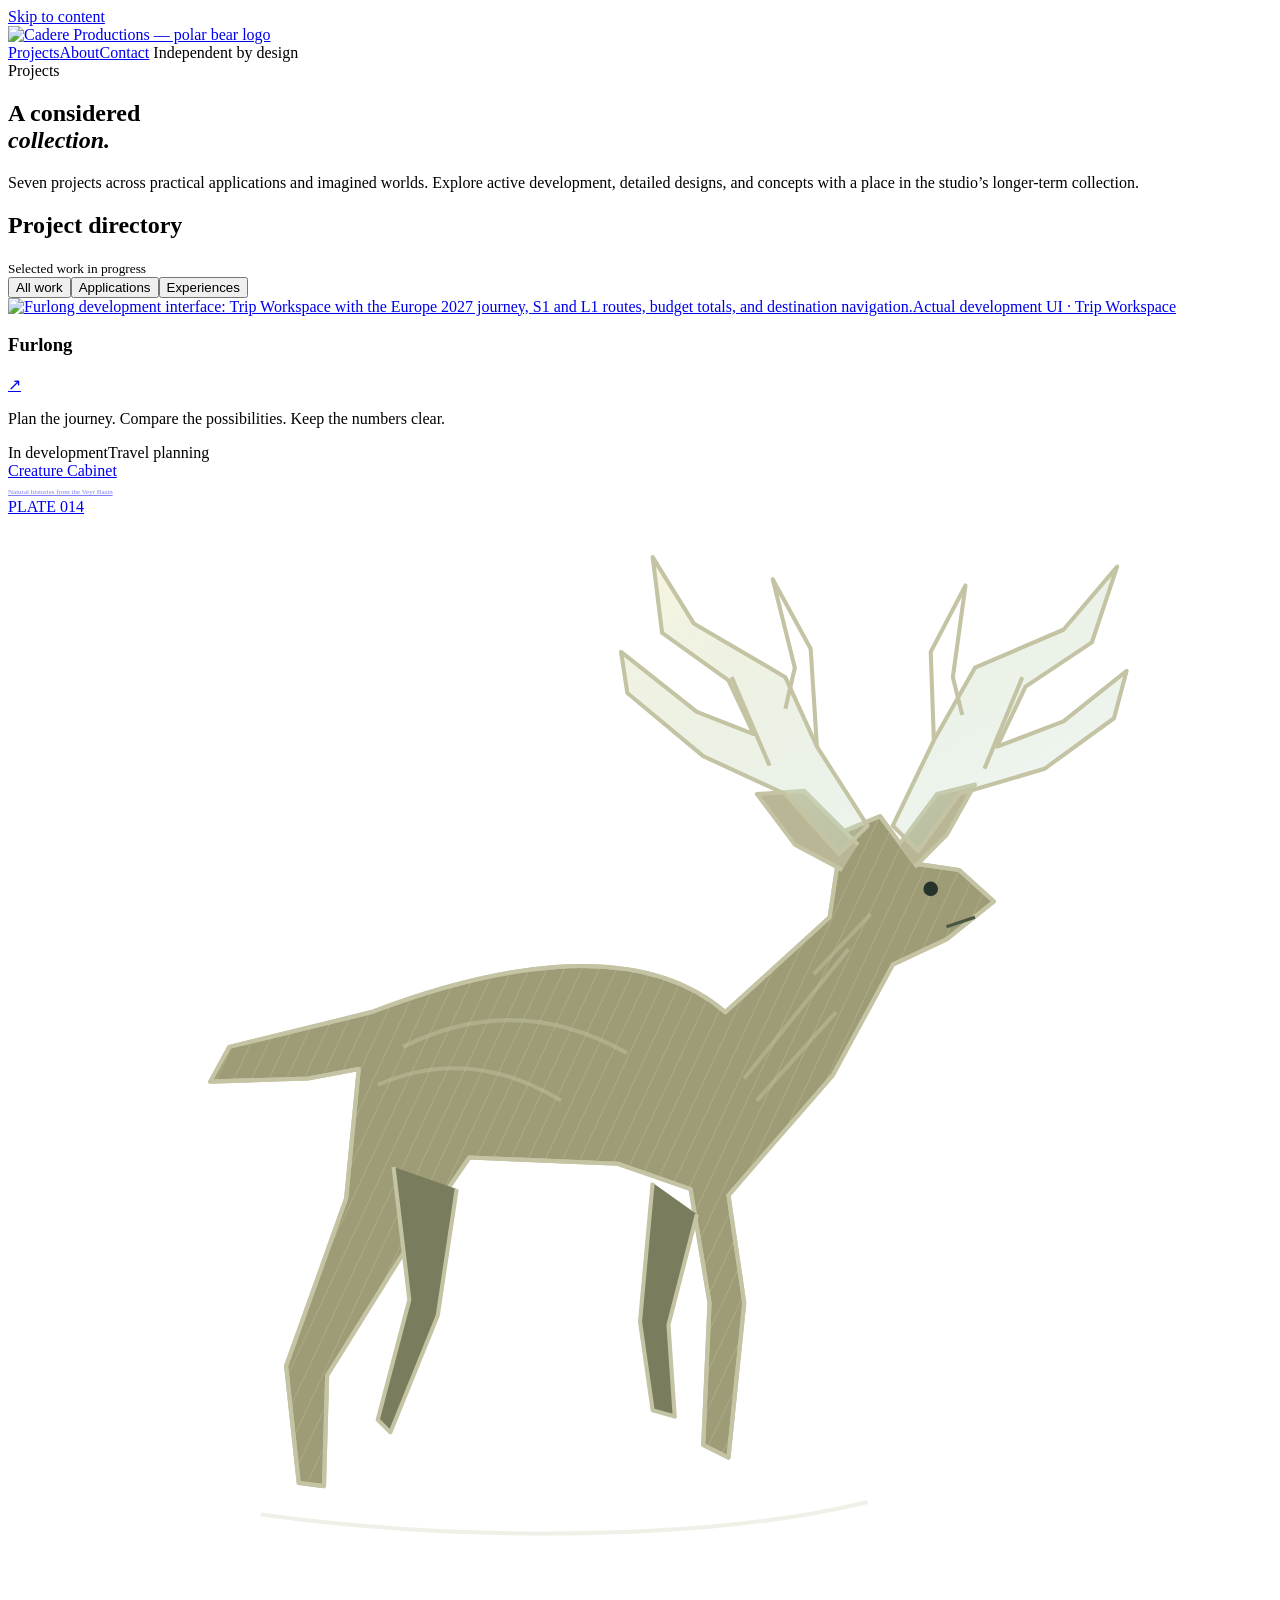
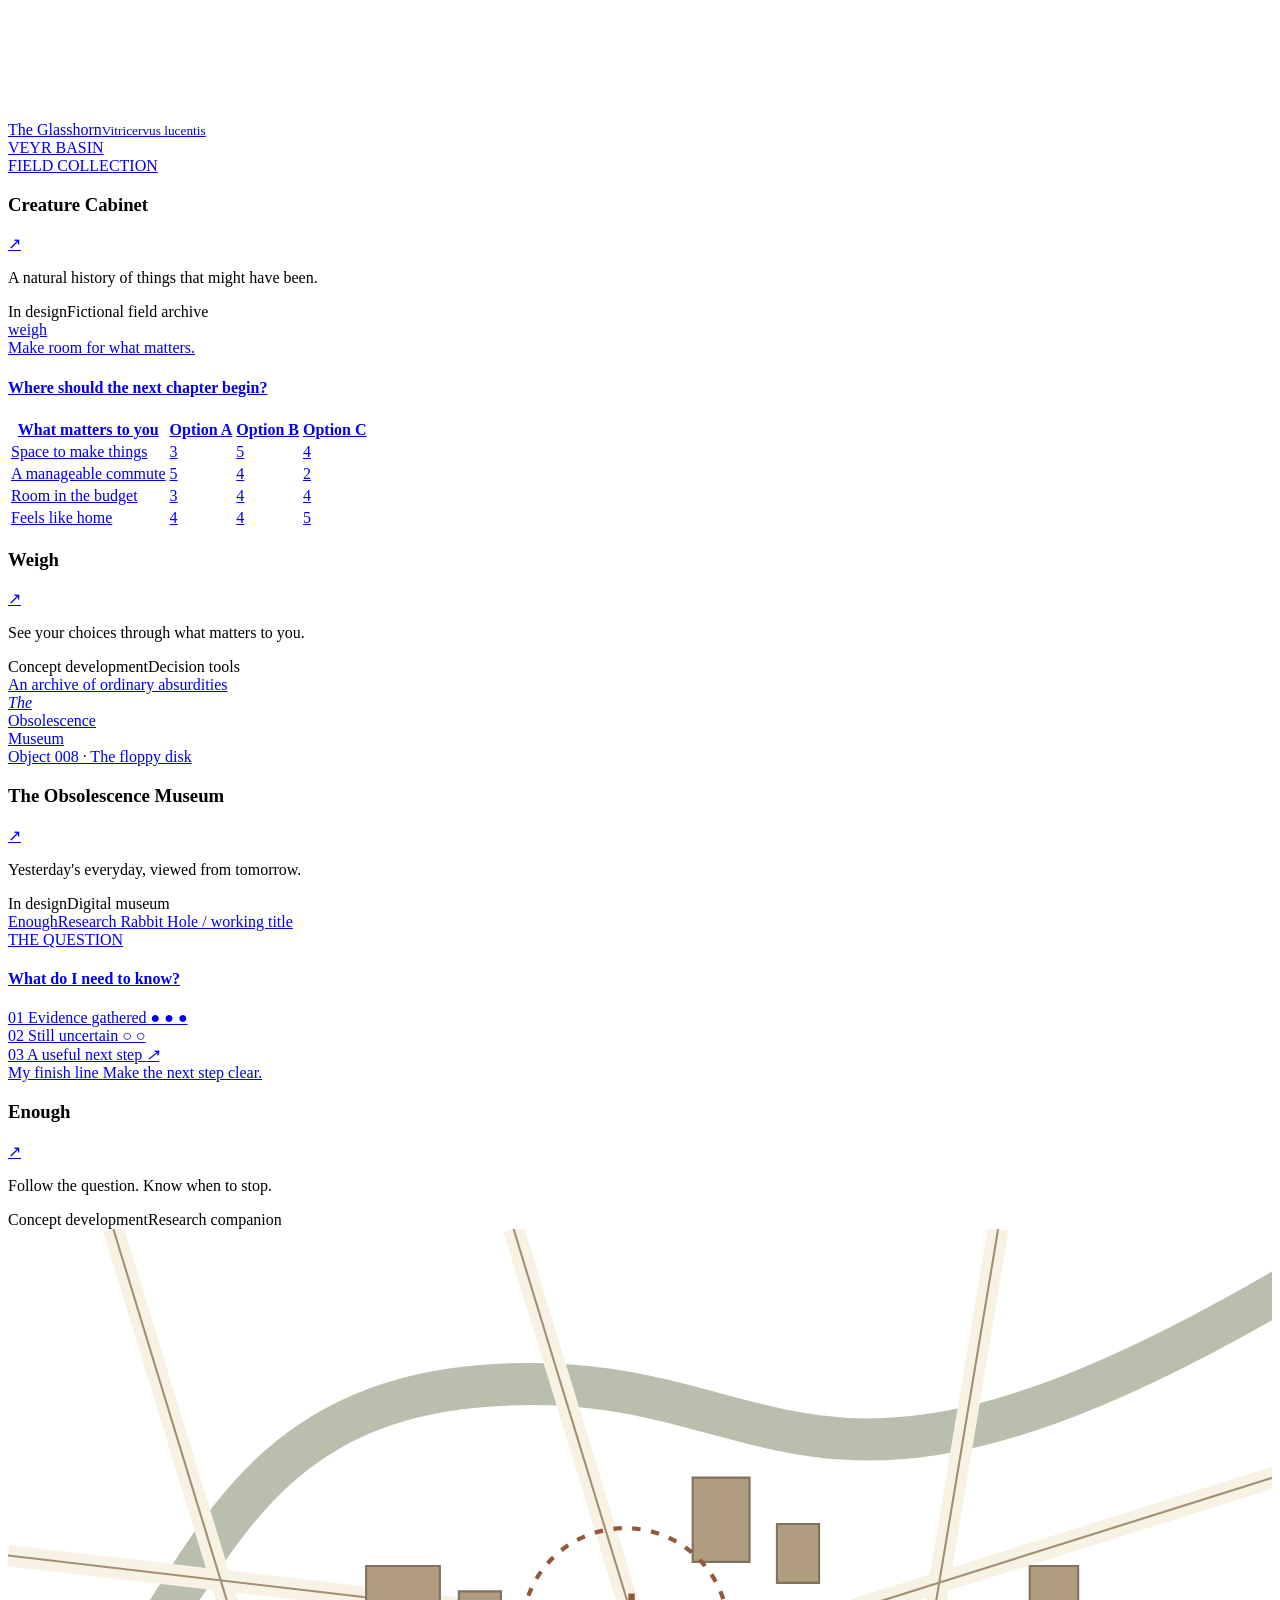
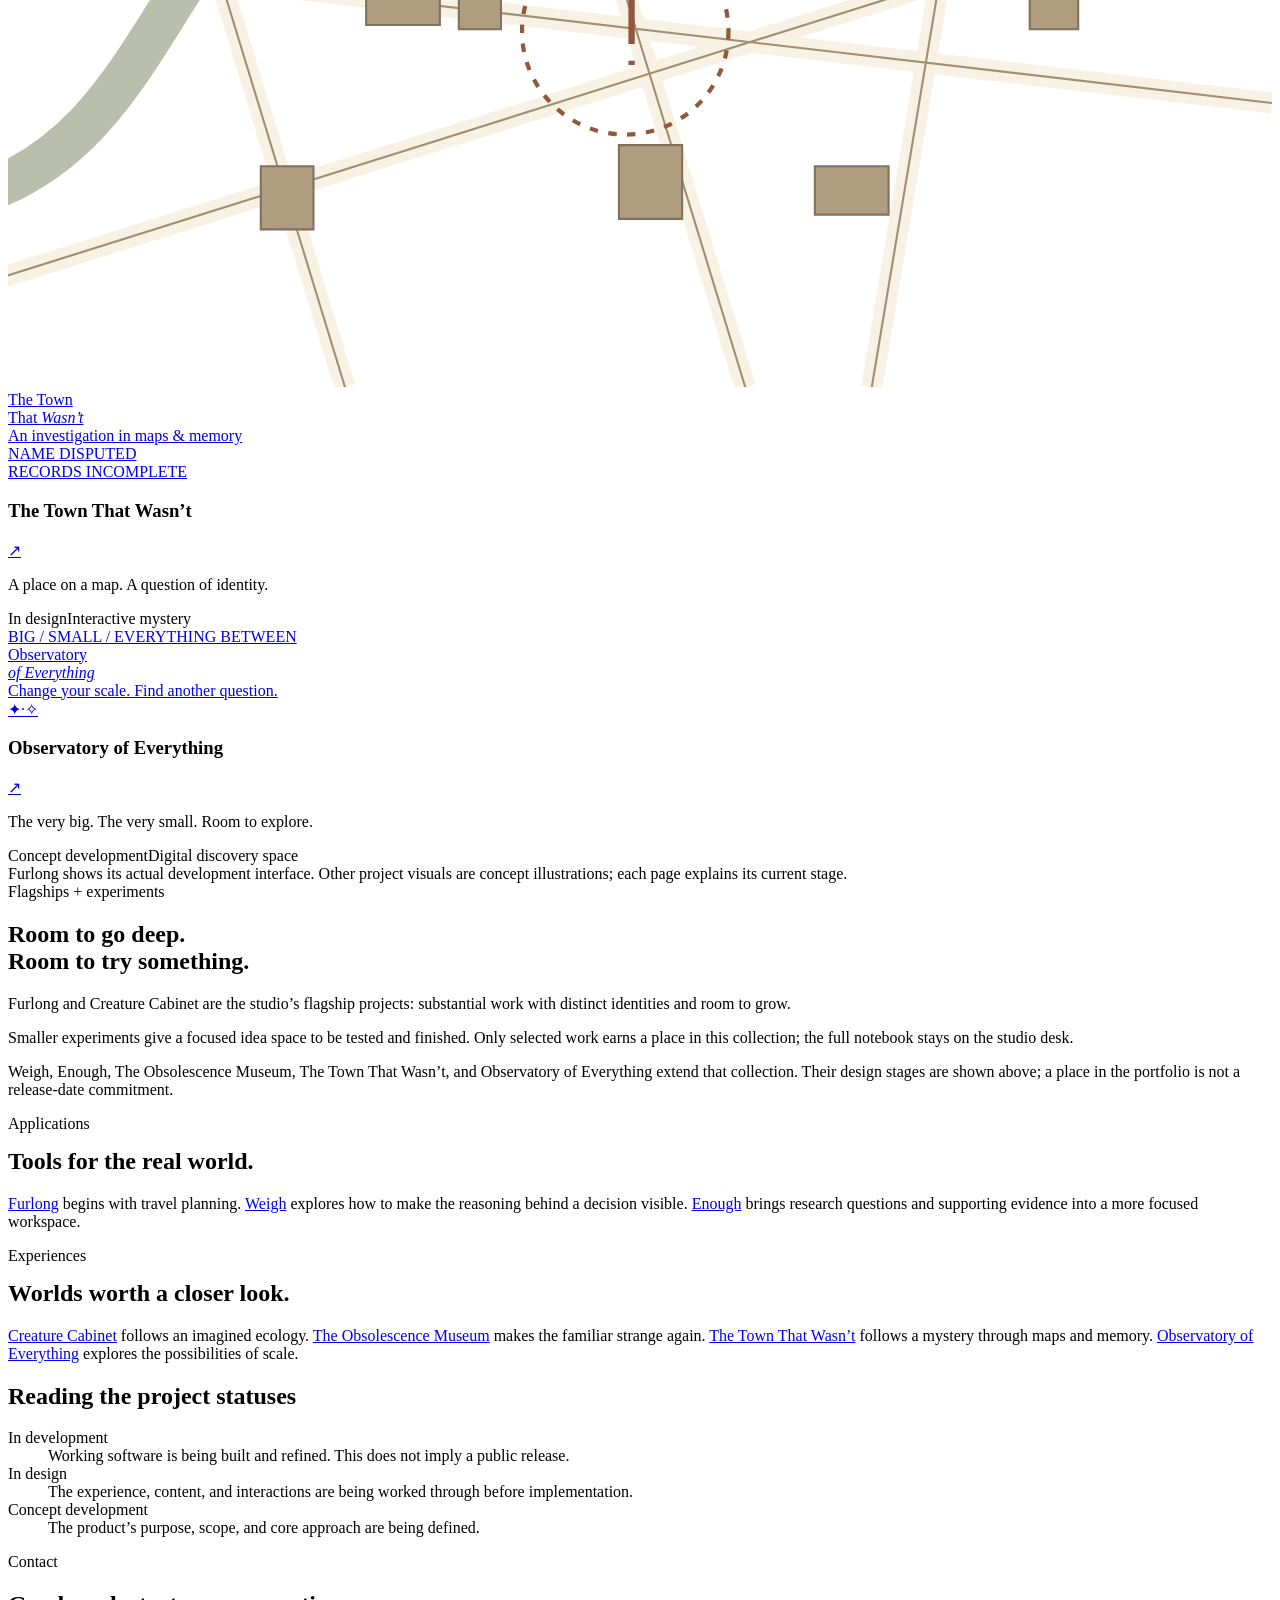
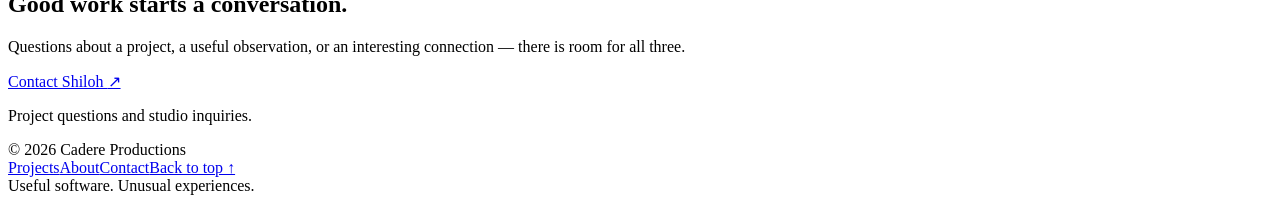
==== projects/index.html @ 57cc0981 "Publish Cadere Productions studio site for GitHub Pages" ====
<!DOCTYPE html>

<html lang="en"><head><meta charset="utf-8"/><meta content="width=device-width,initial-scale=1" name="viewport"/><meta content="Explore Furlong, Creature Cabinet, Weigh, and The Obsolescence Museum, with transparent development statuses." name="description"/><meta content="#172630" name="theme-color"/><title>Projects — Cadere Productions</title><link href="/cadere-productions/assets/style.css" rel="stylesheet"/></head><body id="top"><a class="skip" href="#main">Skip to content</a><div class="wrap"><header class="header"><a aria-label="Cadere Productions home" class="brand" href="/cadere-productions/"><span class="brand-logo"><img alt="Cadere Productions — polar bear logo" height="1024" src="/cadere-productions/assets/brand-reference.png" width="1536"/></span></a><nav aria-label="Main navigation"><a aria-current="page" data-nav="projects" href="/cadere-productions/projects/">Projects</a><a data-nav="about" href="/cadere-productions/about/">About</a><a href="/cadere-productions/#contact">Contact</a><span class="nav-note"><i class="dot"></i> Independent by design</span></nav></header></div><main class="wrap" id="main"><section class="page-head"><div class="eyebrow"><span class="dot"></span> Projects</div><h1>A considered<br/><em>collection.</em></h1><p>Seven projects across practical applications and imagined worlds. Explore active development, detailed designs, and concepts with a place in the studio’s longer-term collection.</p></section><div class="section-top"><div class="section-title"><h2>Project directory</h2><small>Selected work in progress</small></div><div aria-label="Filter projects" class="filters"><button aria-pressed="true" data-filter="all">All work</button><button aria-pressed="false" data-filter="tool">Applications</button><button aria-pressed="false" data-filter="world">Experiences</button></div></div><div class="work-grid"><article class="project" data-category="tool"><a aria-label="Read about Furlong" class="visual furlong furlong-real" href="/cadere-productions/furlong/"><img alt="Furlong development interface: Trip Workspace with the Europe 2027 journey, S1 and L1 routes, budget totals, and destination navigation." height="926" src="/cadere-productions/assets/furlong-workspace-development.jpg" width="1348"/><span class="real-screen-label">Actual development UI · Trip Workspace</span></a><div class="project-info"><div class="project-line"><h3>Furlong</h3><a aria-label="Furlong project notes" href="/cadere-productions/furlong/">↗</a></div><p>Plan the journey. Compare the possibilities. Keep the numbers clear.</p><span class="tag">In development</span><span class="project-type">Travel planning</span></div></article><article class="project" data-category="world"><a aria-label="Read about Creature Cabinet" class="visual cabinet" href="/cadere-productions/creature-cabinet/"><div aria-hidden="true" class="composition"><div class="specimen-text">Creature Cabinet<br/><span style="opacity:.5;font-size:7px">Natural histories from the Veyr Basin</span></div><div class="plate-number">PLATE 014</div><svg class="deer-svg" fill="none" viewbox="0 0 400 380"><defs><lineargradient id="antler" x2="1" y2="1"><stop stop-color="#f7f3d9" stop-opacity=".8"></stop><stop offset="1" stop-color="#b3d2bb" stop-opacity=".13"></stop></lineargradient><pattern height="5" id="hatch" patterntransform="rotate(25)" patternunits="userSpaceOnUse" width="5"><path d="M0 0V5" opacity=".3" stroke="#d3ceaa" stroke-width=".6"></path></pattern></defs><g stroke="#c4c4a4" stroke-linejoin="round" stroke-width="1.3"><path d="M227 157C198 132 149 144 115 157L70 168 64 179 95 178 111 175 107 216 88 269 92 306 100 307 101 272 124 235 146 203 193 205 216 213 222 249 220 294 228 298 233 249 228 215 241 200 261 177 280 142 297 134 312 122 301 112 287 110 276 95 264 100 260 127Z" fill="#9d9c76"></path><path d="M227 157C198 132 149 144 115 157L70 168 64 179 95 178 111 175 107 216 88 269 92 306 100 307 101 272 124 235 146 203 193 205 216 213 222 249 220 294 228 298 233 249 228 215 241 200 261 177 280 142 297 134 312 122 301 112 287 110 276 95 264 100 260 127Z" fill="url(#hatch)"></path><path d="M122 206L127 248 117 286 121 290 136 253 142 213M204 211L200 255 204 283 211 285 209 256 218 221" fill="#797d5d"></path><path d="M269 104L252 87 237 88 249 104 264 112M282 104L294 88 306 85 297 101 287 111" fill="#b9b696"></path><path d="M272 98L256 73 246 51 217 34 204 13 207 37 228 52 236 69 218 62 194 43 196 56 220 76 246 88 263 107ZM280 98L293 71 306 48 334 36 351 16 343 40 322 54 313 73 334 65 354 49 350 64 328 80 301 88 288 106Z" fill="url(#antler)"></path><path d="M256 73L254 42 242 20 249 48 246 61M293 71L292 43 303 22 299 51 302 63M241 79L229 51M309 80L321 51"></path><path d="M125 168C149 156 173 157 196 170M117 180C138 171 157 174 175 185M233 178L266 137M237 185L262 157M255 145L273 126" opacity=".45"></path><path d="M80 316C146 325 223 324 272 312" opacity=".25"></path></g><circle cx="292" cy="118" fill="#25332b" r="2.3"></circle><path d="M297 130L306 127" stroke="#4c5742"></path></svg><div class="plate-label">The Glasshorn<small>Vitricervus lucentis</small></div><div class="plate-rule">VEYR BASIN<br/>FIELD COLLECTION</div></div></a><div class="project-info"><div class="project-line"><h3>Creature Cabinet</h3><a aria-label="Creature Cabinet project notes" href="/cadere-productions/creature-cabinet/">↗</a></div><p>A natural history of things that might have been.</p><span class="tag">In design</span><span class="project-type">Fictional field archive</span></div></article><article class="project" data-category="tool"><a aria-label="Read about Weigh" class="visual weigh" href="/cadere-productions/weigh/"><div aria-hidden="true" class="composition"><div class="weigh-title">weigh</div><div class="weigh-sub">Make room for what matters.</div><div class="matrix"><h4>Where should the next chapter begin?</h4><table class="matrix-table"><thead><tr><th>What matters to you</th><th>Option A</th><th>Option B</th><th>Option C</th></tr></thead><tbody><tr><td>Space to make things</td><td><span class="score">3</span></td><td><span class="score">5</span></td><td><span class="score">4</span></td></tr><tr><td>A manageable commute</td><td><span class="score">5</span></td><td><span class="score">4</span></td><td><span class="score">2</span></td></tr><tr><td>Room in the budget</td><td><span class="score">3</span></td><td><span class="score">4</span></td><td><span class="score">4</span></td></tr><tr><td>Feels like home</td><td><span class="score">4</span></td><td><span class="score">4</span></td><td><span class="score">5</span></td></tr></tbody></table></div></div></a><div class="project-info"><div class="project-line"><h3>Weigh</h3><a aria-label="Weigh project notes" href="/cadere-productions/weigh/">↗</a></div><p>See your choices through what matters to you.</p><span class="tag">Concept development</span><span class="project-type">Decision tools</span></div></article><article class="project" data-category="world"><a aria-label="Read about The Obsolescence Museum" class="visual museum" href="/cadere-productions/obsolescence-museum/"><div aria-hidden="true" class="composition"><div class="museum-kicker">An archive of ordinary absurdities</div><div class="museum-title"><em>The</em><br/>Obsolescence<br/>Museum</div><div class="disk"></div><div class="museum-object">Object 008 · The floppy disk</div></div></a><div class="project-info"><div class="project-line"><h3>The Obsolescence Museum</h3><a aria-label="The Obsolescence Museum project notes" href="/cadere-productions/obsolescence-museum/">↗</a></div><p>Yesterday's everyday, viewed from tomorrow.</p><span class="tag">In design</span><span class="project-type">Digital museum</span></div></article><article class="project" data-category="tool"><a aria-label="Read about Enough" class="visual enough-art" href="/cadere-productions/enough/"><div aria-hidden="true" class="composition"><div class="enough-word">Enough<span>Research Rabbit Hole / working title</span></div><div class="research-paper"><div class="paper-kicker">THE QUESTION</div><h4>What do I need to know?</h4><div class="research-row"><span>01</span> Evidence gathered <i>● ● ●</i></div><div class="research-row"><span>02</span> Still uncertain <i>○ ○</i></div><div class="research-row"><span>03</span> A useful next step <i>↗</i></div><div class="finish-line">My finish line <span>Make the next step clear.</span></div></div></div></a><div class="project-info"><div class="project-line"><h3>Enough</h3><a aria-label="Enough project page" href="/cadere-productions/enough/">↗</a></div><p>Follow the question. Know when to stop.</p><span class="tag">Concept development</span><span class="project-type">Research companion</span></div></article><article class="project" data-category="world"><a aria-label="Read about The Town That Wasn’t" class="visual town-art" href="/cadere-productions/the-town-that-wasnt/"><div aria-hidden="true" class="composition"><svg class="town-map" fill="none" viewbox="0 0 600 360"><path d="M-20 270C90 240 70 90 220 75S370 170 620 20" stroke="#b9bfac" stroke-width="20"></path><g stroke="#f8f2e4" stroke-width="10"><path d="M50 0L160 360M240 0L350 360M470 0L410 360M0 155L600 225M-10 310L610 115"></path></g><g stroke="#a38f74" stroke-width="1"><path d="M50 0L160 360M240 0L350 360M470 0L410 360M0 155L600 225M-10 310L610 115"></path></g><g fill="#b09d80" stroke="#81725e"><path d="M170 160h35v28h-35zM214 172h20v18h-20zM325 118h27v40h-27zM365 140h20v28h-20zM383 255h35v23h-35zM290 245h30v35h-30zM120 255h25v30h-25zM485 160h23v30h-23z"></path></g><circle cx="293" cy="191" r="49" stroke="#92583c" stroke-dasharray="4 5" stroke-width="2"></circle><path d="M296 173v24M296 205v2" stroke="#92583c" stroke-width="3"></path></svg><div class="town-title">The Town<br/>That <em>Wasn’t</em></div><div class="town-caption">An investigation in maps &amp; memory</div><div class="map-stamp">NAME DISPUTED<br/>RECORDS INCOMPLETE</div></div></a><div class="project-info"><div class="project-line"><h3>The Town That Wasn’t</h3><a aria-label="The Town That Wasn’t project page" href="/cadere-productions/the-town-that-wasnt/">↗</a></div><p>A place on a map. A question of identity.</p><span class="tag">In design</span><span class="project-type">Interactive mystery</span></div></article><article class="project" data-category="world"><a aria-label="Read about Observatory of Everything" class="visual observatory-art" href="/cadere-productions/observatory-of-everything/"><div aria-hidden="true" class="composition"><div class="observatory-kicker">BIG / SMALL / EVERYTHING BETWEEN</div><div class="universe-orbit o1"></div><div class="universe-orbit o2"></div><div class="universe-orbit o3"></div><div class="scale-world"></div><div class="scale-cell"></div><div class="observatory-word">Observatory<br/><em>of Everything</em></div><div class="observatory-foot">Change your scale. Find another question.</div><span class="star s1">✦</span><span class="star s2">·</span><span class="star s3">✧</span></div></a><div class="project-info"><div class="project-line"><h3>Observatory of Everything</h3><a aria-label="Observatory of Everything project page" href="/cadere-productions/observatory-of-everything/">↗</a></div><p>The very big. The very small. Room to explore.</p><span class="tag">Concept development</span><span class="project-type">Digital discovery space</span></div></article></div><div class="disclaimer">Furlong shows its actual development interface. Other project visuals are concept illustrations; each page explains its current stage.</div><section class="essay directory-later"><div><div class="eyebrow">Flagships + experiments</div><h2 style="margin-top:20px">Room to go deep.<br/>Room to try something.</h2></div><div><p>Furlong and Creature Cabinet are the studio’s flagship projects: substantial work with distinct identities and room to grow.</p><p>Smaller experiments give a focused idea space to be tested and finished. Only selected work earns a place in this collection; the full notebook stays on the studio desk.</p><p>Weigh, Enough, The Obsolescence Museum, The Town That Wasn’t, and Observatory of Everything extend that collection. Their design stages are shown above; a place in the portfolio is not a release-date commitment.</p></div></section><section class="essay"><div id="applications"><div class="eyebrow">Applications</div><h2 style="margin-top:15px">Tools for the real world.</h2><p><a href="/cadere-productions/furlong/">Furlong</a> begins with travel planning. <a href="/cadere-productions/weigh/">Weigh</a> explores how to make the reasoning behind a decision visible. <a href="/cadere-productions/enough/">Enough</a> brings research questions and supporting evidence into a more focused workspace.</p></div><div id="experiences"><div class="eyebrow">Experiences</div><h2 style="margin-top:15px">Worlds worth a closer look.</h2><p><a href="/cadere-productions/creature-cabinet/">Creature Cabinet</a> follows an imagined ecology. <a href="/cadere-productions/obsolescence-museum/">The Obsolescence Museum</a> makes the familiar strange again. <a href="/cadere-productions/the-town-that-wasnt/">The Town That Wasn’t</a> follows a mystery through maps and memory. <a href="/cadere-productions/observatory-of-everything/">Observatory of Everything</a> explores the possibilities of scale.</p></div></section><section class="status-guide"><h2>Reading the project statuses</h2><dl><div><dt><span class="tag">In development</span></dt><dd>Working software is being built and refined. This does not imply a public release.</dd></div><div><dt><span class="tag">In design</span></dt><dd>The experience, content, and interactions are being worked through before implementation.</dd></div><div><dt><span class="tag">Concept development</span></dt><dd>The product’s purpose, scope, and core approach are being defined.</dd></div></dl></section><section aria-labelledby="contact-heading" class="contact-band" id="contact"><div><div class="eyebrow"><span class="dot"></span> Contact</div><h2 id="contact-heading">Good work starts a conversation.</h2><p>Questions about a project, a useful observation, or an interesting connection — there is room for all three.</p></div><div class="contact-status"><a class="textlink" href="https://shilohcadere.github.io/#contact">Contact Shiloh <span aria-hidden="true">↗</span></a><p>Project questions and studio inquiries.</p></div></section></main><footer class="wrap colophon"><div class="footer-bottom"><span>© 2026 Cadere Productions</span><div class="footer-links"><a href="/cadere-productions/projects/">Projects</a><a href="/cadere-productions/about/">About</a><a href="/cadere-productions/#contact">Contact</a><a href="#top">Back to top ↑</a></div><span>Useful software. Unusual experiences.</span></div></footer><script defer="" src="/cadere-productions/assets/site.js"></script></body></html>
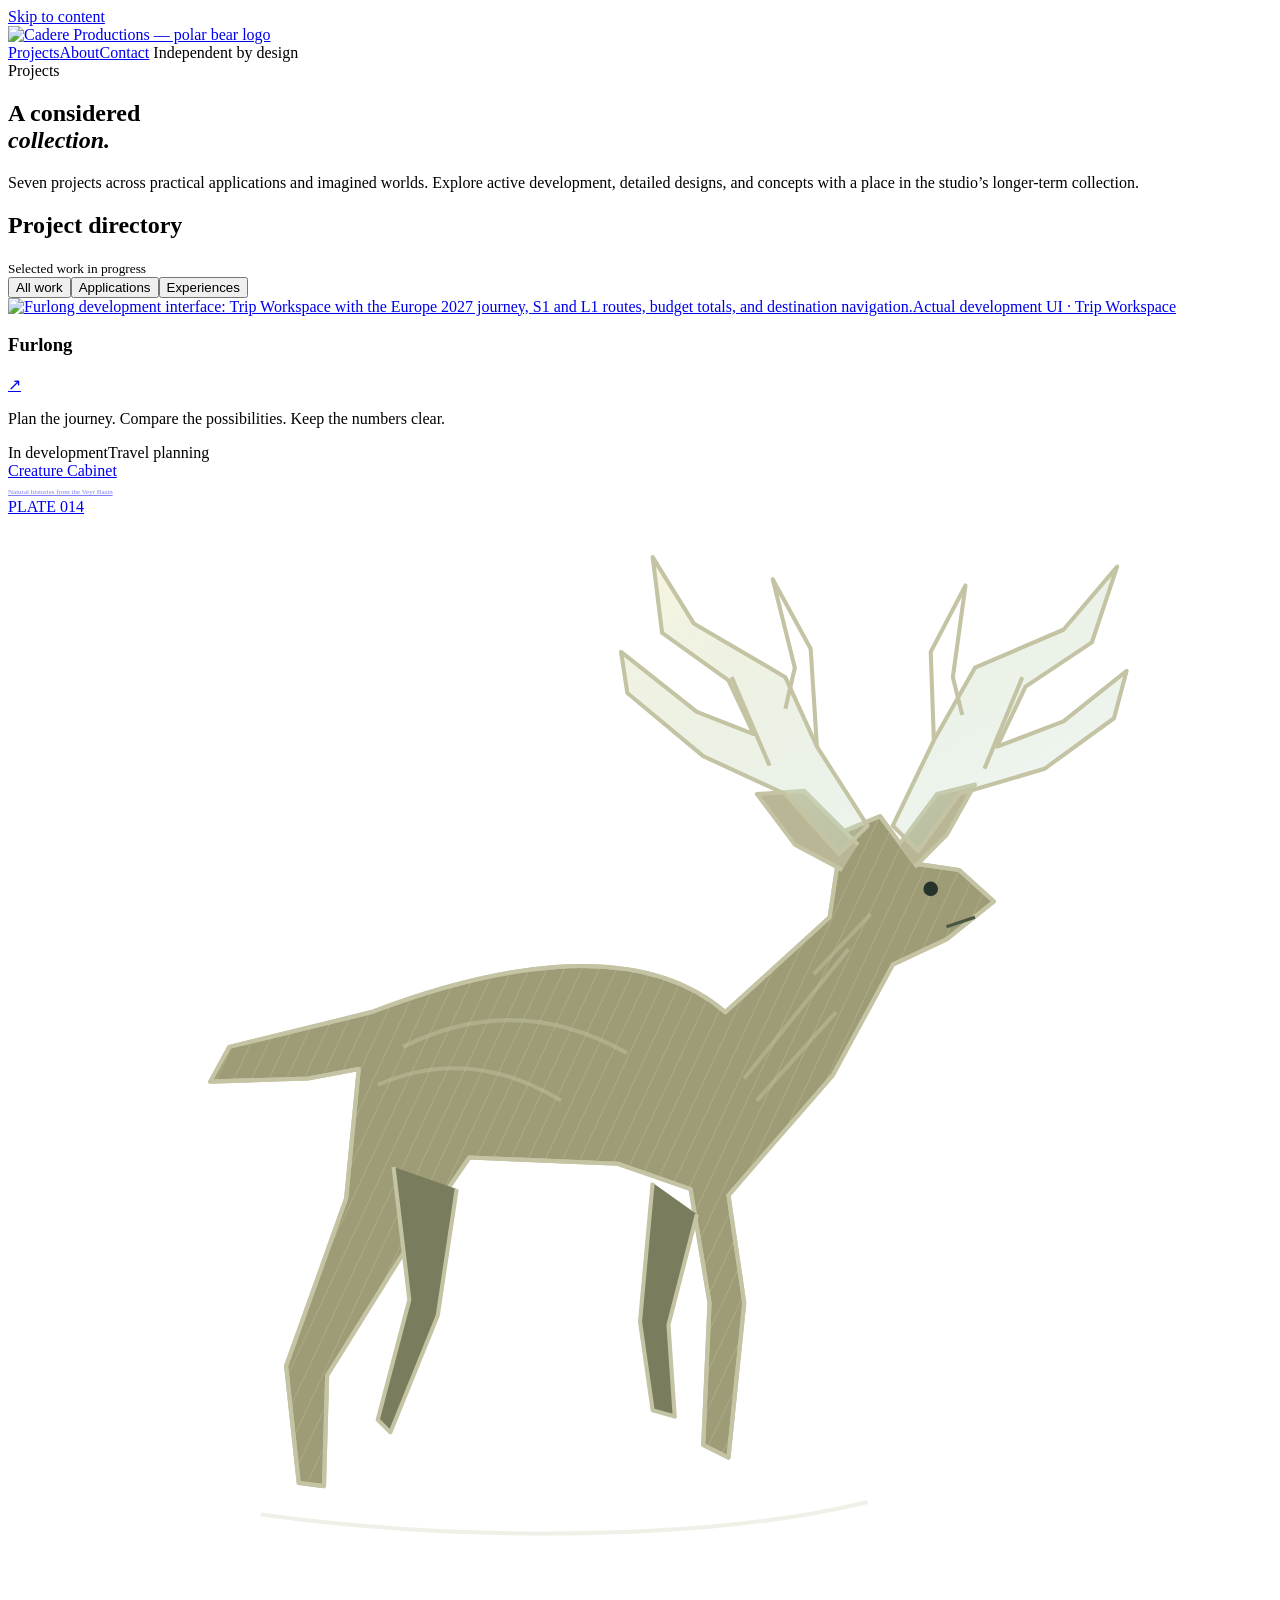
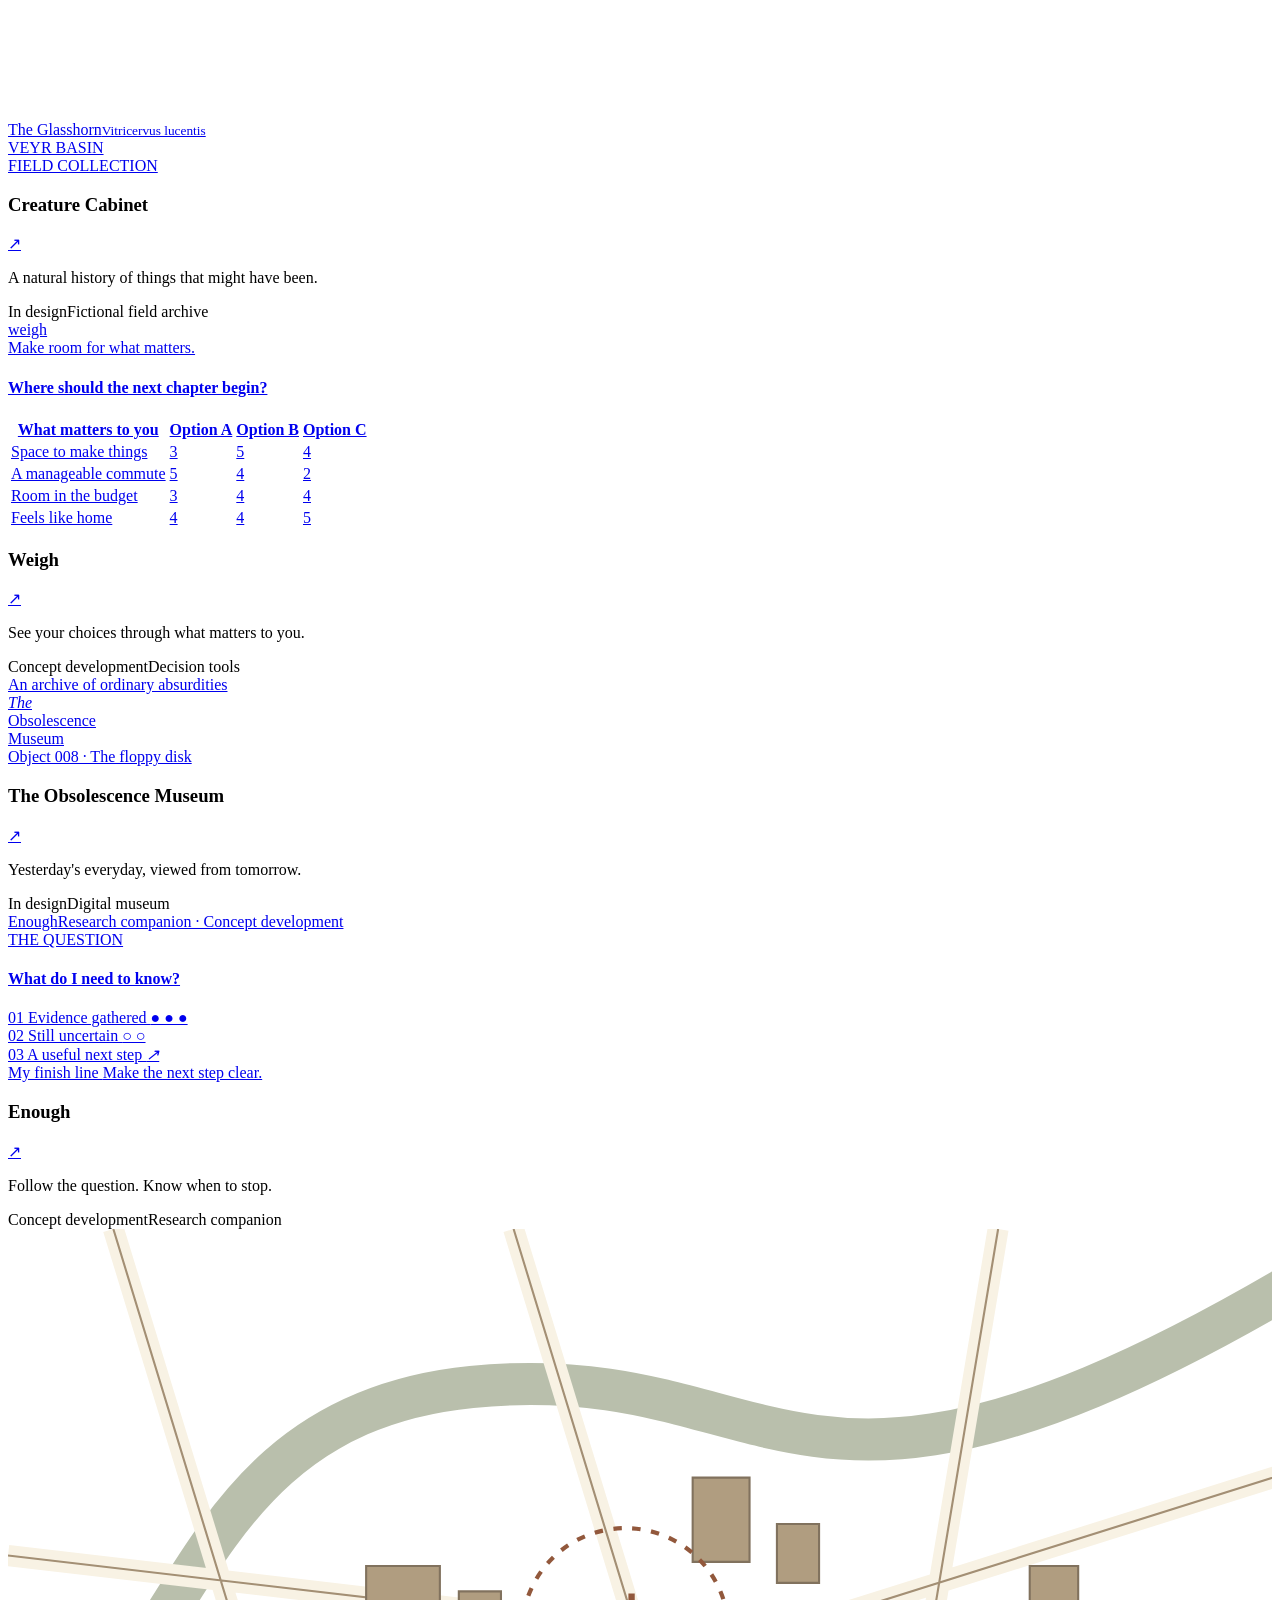
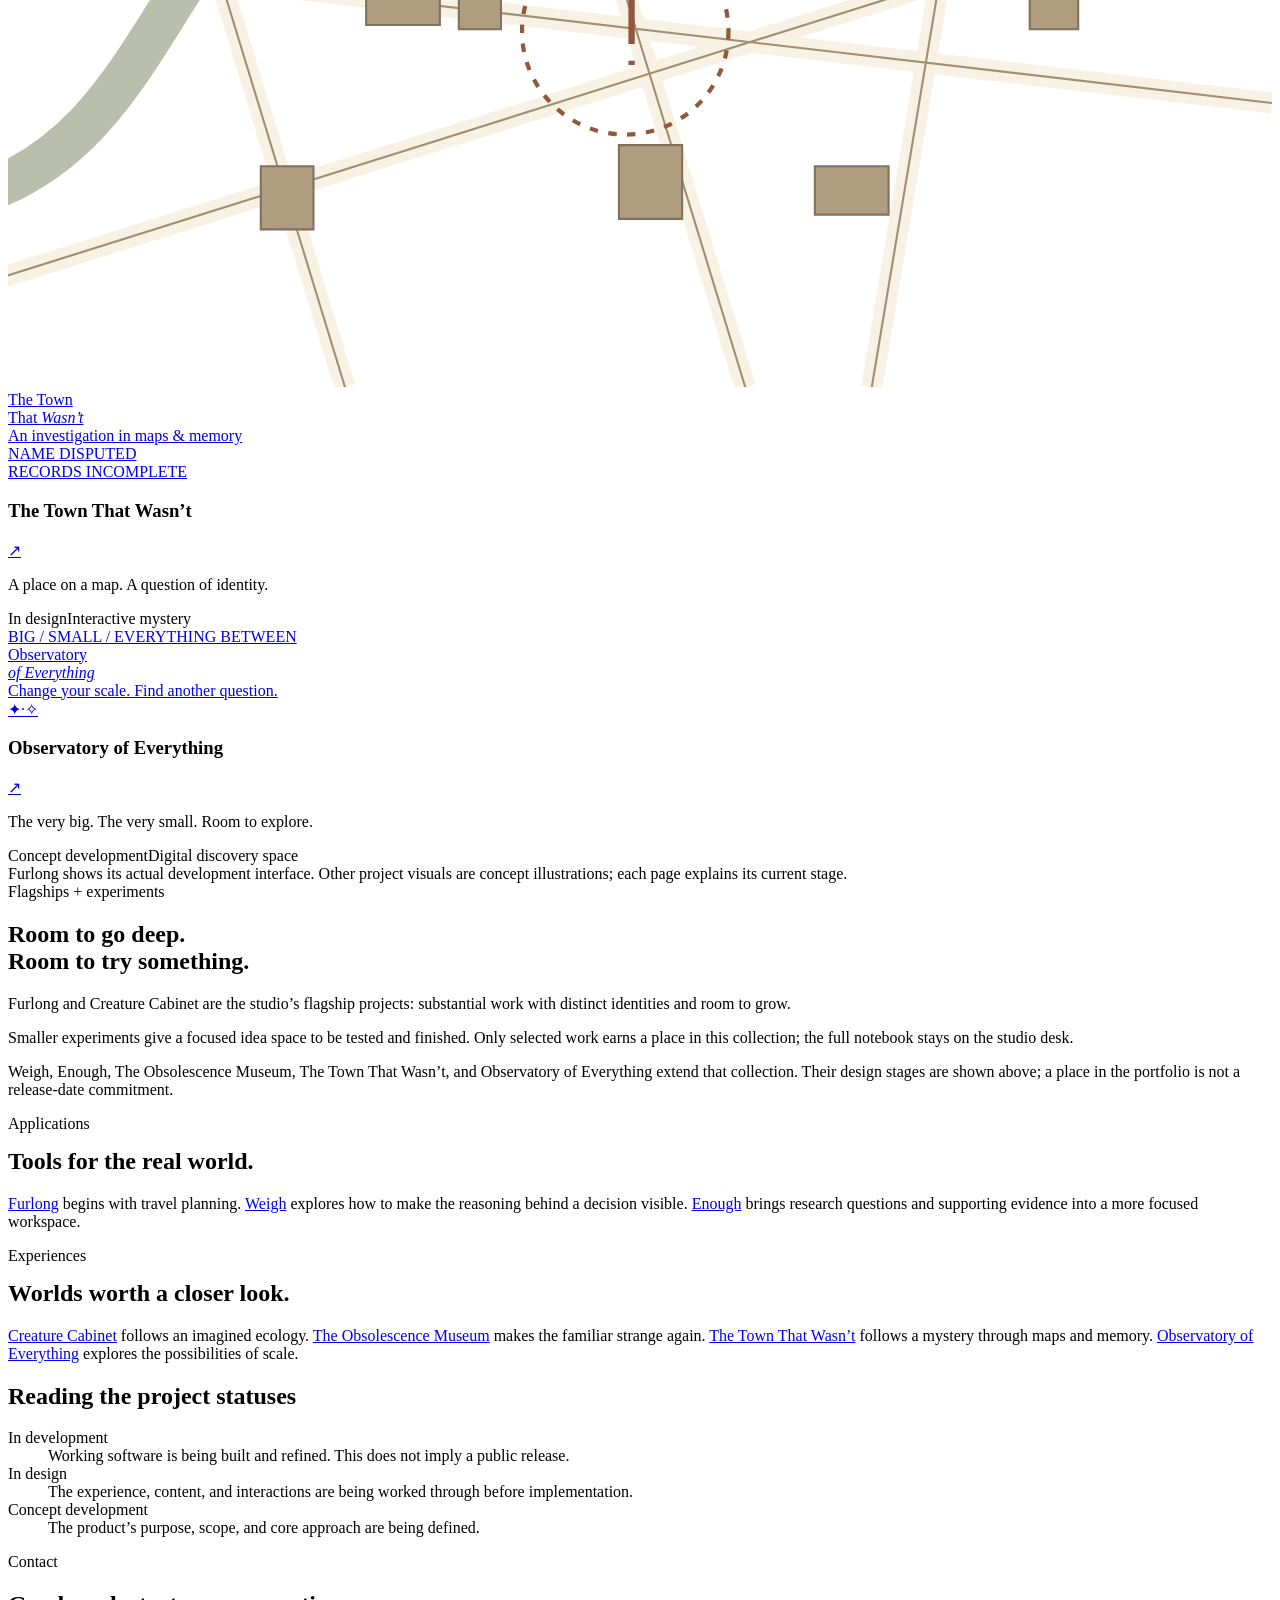
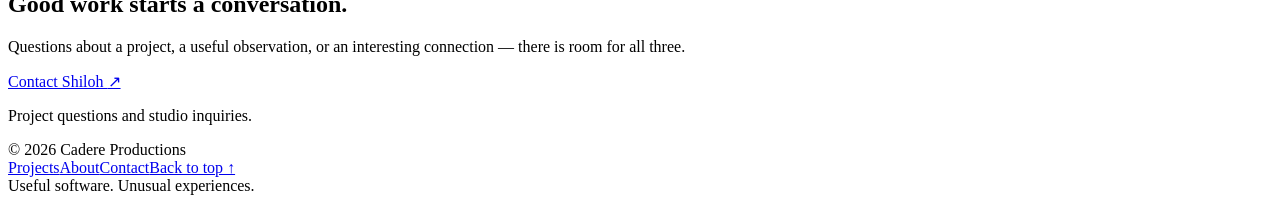
==== commit 57126b03: "Correct Enough identity and studio project metadata" ====
--- a/projects/index.html
+++ b/projects/index.html
@@ -1,3 +1,3 @@
 <!DOCTYPE html>
 
-<html lang="en"><head><meta charset="utf-8"/><meta content="width=device-width,initial-scale=1" name="viewport"/><meta content="Explore Furlong, Creature Cabinet, Weigh, and The Obsolescence Museum, with transparent development statuses." name="description"/><meta content="#172630" name="theme-color"/><title>Projects — Cadere Productions</title><link href="/cadere-productions/assets/style.css" rel="stylesheet"/></head><body id="top"><a class="skip" href="#main">Skip to content</a><div class="wrap"><header class="header"><a aria-label="Cadere Productions home" class="brand" href="/cadere-productions/"><span class="brand-logo"><img alt="Cadere Productions — polar bear logo" height="1024" src="/cadere-productions/assets/brand-reference.png" width="1536"/></span></a><nav aria-label="Main navigation"><a aria-current="page" data-nav="projects" href="/cadere-productions/projects/">Projects</a><a data-nav="about" href="/cadere-productions/about/">About</a><a href="/cadere-productions/#contact">Contact</a><span class="nav-note"><i class="dot"></i> Independent by design</span></nav></header></div><main class="wrap" id="main"><section class="page-head"><div class="eyebrow"><span class="dot"></span> Projects</div><h1>A considered<br/><em>collection.</em></h1><p>Seven projects across practical applications and imagined worlds. Explore active development, detailed designs, and concepts with a place in the studio’s longer-term collection.</p></section><div class="section-top"><div class="section-title"><h2>Project directory</h2><small>Selected work in progress</small></div><div aria-label="Filter projects" class="filters"><button aria-pressed="true" data-filter="all">All work</button><button aria-pressed="false" data-filter="tool">Applications</button><button aria-pressed="false" data-filter="world">Experiences</button></div></div><div class="work-grid"><article class="project" data-category="tool"><a aria-label="Read about Furlong" class="visual furlong furlong-real" href="/cadere-productions/furlong/"><img alt="Furlong development interface: Trip Workspace with the Europe 2027 journey, S1 and L1 routes, budget totals, and destination navigation." height="926" src="/cadere-productions/assets/furlong-workspace-development.jpg" width="1348"/><span class="real-screen-label">Actual development UI · Trip Workspace</span></a><div class="project-info"><div class="project-line"><h3>Furlong</h3><a aria-label="Furlong project notes" href="/cadere-productions/furlong/">↗</a></div><p>Plan the journey. Compare the possibilities. Keep the numbers clear.</p><span class="tag">In development</span><span class="project-type">Travel planning</span></div></article><article class="project" data-category="world"><a aria-label="Read about Creature Cabinet" class="visual cabinet" href="/cadere-productions/creature-cabinet/"><div aria-hidden="true" class="composition"><div class="specimen-text">Creature Cabinet<br/><span style="opacity:.5;font-size:7px">Natural histories from the Veyr Basin</span></div><div class="plate-number">PLATE 014</div><svg class="deer-svg" fill="none" viewbox="0 0 400 380"><defs><lineargradient id="antler" x2="1" y2="1"><stop stop-color="#f7f3d9" stop-opacity=".8"></stop><stop offset="1" stop-color="#b3d2bb" stop-opacity=".13"></stop></lineargradient><pattern height="5" id="hatch" patterntransform="rotate(25)" patternunits="userSpaceOnUse" width="5"><path d="M0 0V5" opacity=".3" stroke="#d3ceaa" stroke-width=".6"></path></pattern></defs><g stroke="#c4c4a4" stroke-linejoin="round" stroke-width="1.3"><path d="M227 157C198 132 149 144 115 157L70 168 64 179 95 178 111 175 107 216 88 269 92 306 100 307 101 272 124 235 146 203 193 205 216 213 222 249 220 294 228 298 233 249 228 215 241 200 261 177 280 142 297 134 312 122 301 112 287 110 276 95 264 100 260 127Z" fill="#9d9c76"></path><path d="M227 157C198 132 149 144 115 157L70 168 64 179 95 178 111 175 107 216 88 269 92 306 100 307 101 272 124 235 146 203 193 205 216 213 222 249 220 294 228 298 233 249 228 215 241 200 261 177 280 142 297 134 312 122 301 112 287 110 276 95 264 100 260 127Z" fill="url(#hatch)"></path><path d="M122 206L127 248 117 286 121 290 136 253 142 213M204 211L200 255 204 283 211 285 209 256 218 221" fill="#797d5d"></path><path d="M269 104L252 87 237 88 249 104 264 112M282 104L294 88 306 85 297 101 287 111" fill="#b9b696"></path><path d="M272 98L256 73 246 51 217 34 204 13 207 37 228 52 236 69 218 62 194 43 196 56 220 76 246 88 263 107ZM280 98L293 71 306 48 334 36 351 16 343 40 322 54 313 73 334 65 354 49 350 64 328 80 301 88 288 106Z" fill="url(#antler)"></path><path d="M256 73L254 42 242 20 249 48 246 61M293 71L292 43 303 22 299 51 302 63M241 79L229 51M309 80L321 51"></path><path d="M125 168C149 156 173 157 196 170M117 180C138 171 157 174 175 185M233 178L266 137M237 185L262 157M255 145L273 126" opacity=".45"></path><path d="M80 316C146 325 223 324 272 312" opacity=".25"></path></g><circle cx="292" cy="118" fill="#25332b" r="2.3"></circle><path d="M297 130L306 127" stroke="#4c5742"></path></svg><div class="plate-label">The Glasshorn<small>Vitricervus lucentis</small></div><div class="plate-rule">VEYR BASIN<br/>FIELD COLLECTION</div></div></a><div class="project-info"><div class="project-line"><h3>Creature Cabinet</h3><a aria-label="Creature Cabinet project notes" href="/cadere-productions/creature-cabinet/">↗</a></div><p>A natural history of things that might have been.</p><span class="tag">In design</span><span class="project-type">Fictional field archive</span></div></article><article class="project" data-category="tool"><a aria-label="Read about Weigh" class="visual weigh" href="/cadere-productions/weigh/"><div aria-hidden="true" class="composition"><div class="weigh-title">weigh</div><div class="weigh-sub">Make room for what matters.</div><div class="matrix"><h4>Where should the next chapter begin?</h4><table class="matrix-table"><thead><tr><th>What matters to you</th><th>Option A</th><th>Option B</th><th>Option C</th></tr></thead><tbody><tr><td>Space to make things</td><td><span class="score">3</span></td><td><span class="score">5</span></td><td><span class="score">4</span></td></tr><tr><td>A manageable commute</td><td><span class="score">5</span></td><td><span class="score">4</span></td><td><span class="score">2</span></td></tr><tr><td>Room in the budget</td><td><span class="score">3</span></td><td><span class="score">4</span></td><td><span class="score">4</span></td></tr><tr><td>Feels like home</td><td><span class="score">4</span></td><td><span class="score">4</span></td><td><span class="score">5</span></td></tr></tbody></table></div></div></a><div class="project-info"><div class="project-line"><h3>Weigh</h3><a aria-label="Weigh project notes" href="/cadere-productions/weigh/">↗</a></div><p>See your choices through what matters to you.</p><span class="tag">Concept development</span><span class="project-type">Decision tools</span></div></article><article class="project" data-category="world"><a aria-label="Read about The Obsolescence Museum" class="visual museum" href="/cadere-productions/obsolescence-museum/"><div aria-hidden="true" class="composition"><div class="museum-kicker">An archive of ordinary absurdities</div><div class="museum-title"><em>The</em><br/>Obsolescence<br/>Museum</div><div class="disk"></div><div class="museum-object">Object 008 · The floppy disk</div></div></a><div class="project-info"><div class="project-line"><h3>The Obsolescence Museum</h3><a aria-label="The Obsolescence Museum project notes" href="/cadere-productions/obsolescence-museum/">↗</a></div><p>Yesterday's everyday, viewed from tomorrow.</p><span class="tag">In design</span><span class="project-type">Digital museum</span></div></article><article class="project" data-category="tool"><a aria-label="Read about Enough" class="visual enough-art" href="/cadere-productions/enough/"><div aria-hidden="true" class="composition"><div class="enough-word">Enough<span>Research Rabbit Hole / working title</span></div><div class="research-paper"><div class="paper-kicker">THE QUESTION</div><h4>What do I need to know?</h4><div class="research-row"><span>01</span> Evidence gathered <i>● ● ●</i></div><div class="research-row"><span>02</span> Still uncertain <i>○ ○</i></div><div class="research-row"><span>03</span> A useful next step <i>↗</i></div><div class="finish-line">My finish line <span>Make the next step clear.</span></div></div></div></a><div class="project-info"><div class="project-line"><h3>Enough</h3><a aria-label="Enough project page" href="/cadere-productions/enough/">↗</a></div><p>Follow the question. Know when to stop.</p><span class="tag">Concept development</span><span class="project-type">Research companion</span></div></article><article class="project" data-category="world"><a aria-label="Read about The Town That Wasn’t" class="visual town-art" href="/cadere-productions/the-town-that-wasnt/"><div aria-hidden="true" class="composition"><svg class="town-map" fill="none" viewbox="0 0 600 360"><path d="M-20 270C90 240 70 90 220 75S370 170 620 20" stroke="#b9bfac" stroke-width="20"></path><g stroke="#f8f2e4" stroke-width="10"><path d="M50 0L160 360M240 0L350 360M470 0L410 360M0 155L600 225M-10 310L610 115"></path></g><g stroke="#a38f74" stroke-width="1"><path d="M50 0L160 360M240 0L350 360M470 0L410 360M0 155L600 225M-10 310L610 115"></path></g><g fill="#b09d80" stroke="#81725e"><path d="M170 160h35v28h-35zM214 172h20v18h-20zM325 118h27v40h-27zM365 140h20v28h-20zM383 255h35v23h-35zM290 245h30v35h-30zM120 255h25v30h-25zM485 160h23v30h-23z"></path></g><circle cx="293" cy="191" r="49" stroke="#92583c" stroke-dasharray="4 5" stroke-width="2"></circle><path d="M296 173v24M296 205v2" stroke="#92583c" stroke-width="3"></path></svg><div class="town-title">The Town<br/>That <em>Wasn’t</em></div><div class="town-caption">An investigation in maps &amp; memory</div><div class="map-stamp">NAME DISPUTED<br/>RECORDS INCOMPLETE</div></div></a><div class="project-info"><div class="project-line"><h3>The Town That Wasn’t</h3><a aria-label="The Town That Wasn’t project page" href="/cadere-productions/the-town-that-wasnt/">↗</a></div><p>A place on a map. A question of identity.</p><span class="tag">In design</span><span class="project-type">Interactive mystery</span></div></article><article class="project" data-category="world"><a aria-label="Read about Observatory of Everything" class="visual observatory-art" href="/cadere-productions/observatory-of-everything/"><div aria-hidden="true" class="composition"><div class="observatory-kicker">BIG / SMALL / EVERYTHING BETWEEN</div><div class="universe-orbit o1"></div><div class="universe-orbit o2"></div><div class="universe-orbit o3"></div><div class="scale-world"></div><div class="scale-cell"></div><div class="observatory-word">Observatory<br/><em>of Everything</em></div><div class="observatory-foot">Change your scale. Find another question.</div><span class="star s1">✦</span><span class="star s2">·</span><span class="star s3">✧</span></div></a><div class="project-info"><div class="project-line"><h3>Observatory of Everything</h3><a aria-label="Observatory of Everything project page" href="/cadere-productions/observatory-of-everything/">↗</a></div><p>The very big. The very small. Room to explore.</p><span class="tag">Concept development</span><span class="project-type">Digital discovery space</span></div></article></div><div class="disclaimer">Furlong shows its actual development interface. Other project visuals are concept illustrations; each page explains its current stage.</div><section class="essay directory-later"><div><div class="eyebrow">Flagships + experiments</div><h2 style="margin-top:20px">Room to go deep.<br/>Room to try something.</h2></div><div><p>Furlong and Creature Cabinet are the studio’s flagship projects: substantial work with distinct identities and room to grow.</p><p>Smaller experiments give a focused idea space to be tested and finished. Only selected work earns a place in this collection; the full notebook stays on the studio desk.</p><p>Weigh, Enough, The Obsolescence Museum, The Town That Wasn’t, and Observatory of Everything extend that collection. Their design stages are shown above; a place in the portfolio is not a release-date commitment.</p></div></section><section class="essay"><div id="applications"><div class="eyebrow">Applications</div><h2 style="margin-top:15px">Tools for the real world.</h2><p><a href="/cadere-productions/furlong/">Furlong</a> begins with travel planning. <a href="/cadere-productions/weigh/">Weigh</a> explores how to make the reasoning behind a decision visible. <a href="/cadere-productions/enough/">Enough</a> brings research questions and supporting evidence into a more focused workspace.</p></div><div id="experiences"><div class="eyebrow">Experiences</div><h2 style="margin-top:15px">Worlds worth a closer look.</h2><p><a href="/cadere-productions/creature-cabinet/">Creature Cabinet</a> follows an imagined ecology. <a href="/cadere-productions/obsolescence-museum/">The Obsolescence Museum</a> makes the familiar strange again. <a href="/cadere-productions/the-town-that-wasnt/">The Town That Wasn’t</a> follows a mystery through maps and memory. <a href="/cadere-productions/observatory-of-everything/">Observatory of Everything</a> explores the possibilities of scale.</p></div></section><section class="status-guide"><h2>Reading the project statuses</h2><dl><div><dt><span class="tag">In development</span></dt><dd>Working software is being built and refined. This does not imply a public release.</dd></div><div><dt><span class="tag">In design</span></dt><dd>The experience, content, and interactions are being worked through before implementation.</dd></div><div><dt><span class="tag">Concept development</span></dt><dd>The product’s purpose, scope, and core approach are being defined.</dd></div></dl></section><section aria-labelledby="contact-heading" class="contact-band" id="contact"><div><div class="eyebrow"><span class="dot"></span> Contact</div><h2 id="contact-heading">Good work starts a conversation.</h2><p>Questions about a project, a useful observation, or an interesting connection — there is room for all three.</p></div><div class="contact-status"><a class="textlink" href="https://shilohcadere.github.io/#contact">Contact Shiloh <span aria-hidden="true">↗</span></a><p>Project questions and studio inquiries.</p></div></section></main><footer class="wrap colophon"><div class="footer-bottom"><span>© 2026 Cadere Productions</span><div class="footer-links"><a href="/cadere-productions/projects/">Projects</a><a href="/cadere-productions/about/">About</a><a href="/cadere-productions/#contact">Contact</a><a href="#top">Back to top ↑</a></div><span>Useful software. Unusual experiences.</span></div></footer><script defer="" src="/cadere-productions/assets/site.js"></script></body></html>+<html lang="en"><head><meta charset="utf-8"/><meta content="width=device-width,initial-scale=1" name="viewport"/><meta content="Explore all seven Cadere Productions projects: practical software and imaginative digital experiences, with transparent development statuses." name="description"/><meta content="#172630" name="theme-color"/><title>Projects — Cadere Productions</title><link href="/cadere-productions/assets/style.css" rel="stylesheet"/></head><body id="top"><a class="skip" href="#main">Skip to content</a><div class="wrap"><header class="header"><a aria-label="Cadere Productions home" class="brand" href="/cadere-productions/"><span class="brand-logo"><img alt="Cadere Productions — polar bear logo" height="1024" src="/cadere-productions/assets/brand-reference.png" width="1536"/></span></a><nav aria-label="Main navigation"><a aria-current="page" data-nav="projects" href="/cadere-productions/projects/">Projects</a><a data-nav="about" href="/cadere-productions/about/">About</a><a href="/cadere-productions/#contact">Contact</a><span class="nav-note"><i class="dot"></i> Independent by design</span></nav></header></div><main class="wrap" id="main"><section class="page-head"><div class="eyebrow"><span class="dot"></span> Projects</div><h1>A considered<br/><em>collection.</em></h1><p>Seven projects across practical applications and imagined worlds. Explore active development, detailed designs, and concepts with a place in the studio’s longer-term collection.</p></section><div class="section-top"><div class="section-title"><h2>Project directory</h2><small>Selected work in progress</small></div><div aria-label="Filter projects" class="filters"><button aria-pressed="true" data-filter="all">All work</button><button aria-pressed="false" data-filter="tool">Applications</button><button aria-pressed="false" data-filter="world">Experiences</button></div></div><div class="work-grid"><article class="project" data-category="tool"><a aria-label="Read about Furlong" class="visual furlong furlong-real" href="/cadere-productions/furlong/"><img alt="Furlong development interface: Trip Workspace with the Europe 2027 journey, S1 and L1 routes, budget totals, and destination navigation." height="926" src="/cadere-productions/assets/furlong-workspace-development.jpg" width="1348"/><span class="real-screen-label">Actual development UI · Trip Workspace</span></a><div class="project-info"><div class="project-line"><h3>Furlong</h3><a aria-label="Furlong project notes" href="/cadere-productions/furlong/">↗</a></div><p>Plan the journey. Compare the possibilities. Keep the numbers clear.</p><span class="tag">In development</span><span class="project-type">Travel planning</span></div></article><article class="project" data-category="world"><a aria-label="Read about Creature Cabinet" class="visual cabinet" href="/cadere-productions/creature-cabinet/"><div aria-hidden="true" class="composition"><div class="specimen-text">Creature Cabinet<br/><span style="opacity:.5;font-size:7px">Natural histories from the Veyr Basin</span></div><div class="plate-number">PLATE 014</div><svg class="deer-svg" fill="none" viewbox="0 0 400 380"><defs><lineargradient id="antler" x2="1" y2="1"><stop stop-color="#f7f3d9" stop-opacity=".8"></stop><stop offset="1" stop-color="#b3d2bb" stop-opacity=".13"></stop></lineargradient><pattern height="5" id="hatch" patterntransform="rotate(25)" patternunits="userSpaceOnUse" width="5"><path d="M0 0V5" opacity=".3" stroke="#d3ceaa" stroke-width=".6"></path></pattern></defs><g stroke="#c4c4a4" stroke-linejoin="round" stroke-width="1.3"><path d="M227 157C198 132 149 144 115 157L70 168 64 179 95 178 111 175 107 216 88 269 92 306 100 307 101 272 124 235 146 203 193 205 216 213 222 249 220 294 228 298 233 249 228 215 241 200 261 177 280 142 297 134 312 122 301 112 287 110 276 95 264 100 260 127Z" fill="#9d9c76"></path><path d="M227 157C198 132 149 144 115 157L70 168 64 179 95 178 111 175 107 216 88 269 92 306 100 307 101 272 124 235 146 203 193 205 216 213 222 249 220 294 228 298 233 249 228 215 241 200 261 177 280 142 297 134 312 122 301 112 287 110 276 95 264 100 260 127Z" fill="url(#hatch)"></path><path d="M122 206L127 248 117 286 121 290 136 253 142 213M204 211L200 255 204 283 211 285 209 256 218 221" fill="#797d5d"></path><path d="M269 104L252 87 237 88 249 104 264 112M282 104L294 88 306 85 297 101 287 111" fill="#b9b696"></path><path d="M272 98L256 73 246 51 217 34 204 13 207 37 228 52 236 69 218 62 194 43 196 56 220 76 246 88 263 107ZM280 98L293 71 306 48 334 36 351 16 343 40 322 54 313 73 334 65 354 49 350 64 328 80 301 88 288 106Z" fill="url(#antler)"></path><path d="M256 73L254 42 242 20 249 48 246 61M293 71L292 43 303 22 299 51 302 63M241 79L229 51M309 80L321 51"></path><path d="M125 168C149 156 173 157 196 170M117 180C138 171 157 174 175 185M233 178L266 137M237 185L262 157M255 145L273 126" opacity=".45"></path><path d="M80 316C146 325 223 324 272 312" opacity=".25"></path></g><circle cx="292" cy="118" fill="#25332b" r="2.3"></circle><path d="M297 130L306 127" stroke="#4c5742"></path></svg><div class="plate-label">The Glasshorn<small>Vitricervus lucentis</small></div><div class="plate-rule">VEYR BASIN<br/>FIELD COLLECTION</div></div></a><div class="project-info"><div class="project-line"><h3>Creature Cabinet</h3><a aria-label="Creature Cabinet project notes" href="/cadere-productions/creature-cabinet/">↗</a></div><p>A natural history of things that might have been.</p><span class="tag">In design</span><span class="project-type">Fictional field archive</span></div></article><article class="project" data-category="tool"><a aria-label="Read about Weigh" class="visual weigh" href="/cadere-productions/weigh/"><div aria-hidden="true" class="composition"><div class="weigh-title">weigh</div><div class="weigh-sub">Make room for what matters.</div><div class="matrix"><h4>Where should the next chapter begin?</h4><table class="matrix-table"><thead><tr><th>What matters to you</th><th>Option A</th><th>Option B</th><th>Option C</th></tr></thead><tbody><tr><td>Space to make things</td><td><span class="score">3</span></td><td><span class="score">5</span></td><td><span class="score">4</span></td></tr><tr><td>A manageable commute</td><td><span class="score">5</span></td><td><span class="score">4</span></td><td><span class="score">2</span></td></tr><tr><td>Room in the budget</td><td><span class="score">3</span></td><td><span class="score">4</span></td><td><span class="score">4</span></td></tr><tr><td>Feels like home</td><td><span class="score">4</span></td><td><span class="score">4</span></td><td><span class="score">5</span></td></tr></tbody></table></div></div></a><div class="project-info"><div class="project-line"><h3>Weigh</h3><a aria-label="Weigh project notes" href="/cadere-productions/weigh/">↗</a></div><p>See your choices through what matters to you.</p><span class="tag">Concept development</span><span class="project-type">Decision tools</span></div></article><article class="project" data-category="world"><a aria-label="Read about The Obsolescence Museum" class="visual museum" href="/cadere-productions/obsolescence-museum/"><div aria-hidden="true" class="composition"><div class="museum-kicker">An archive of ordinary absurdities</div><div class="museum-title"><em>The</em><br/>Obsolescence<br/>Museum</div><div class="disk"></div><div class="museum-object">Object 008 · The floppy disk</div></div></a><div class="project-info"><div class="project-line"><h3>The Obsolescence Museum</h3><a aria-label="The Obsolescence Museum project notes" href="/cadere-productions/obsolescence-museum/">↗</a></div><p>Yesterday's everyday, viewed from tomorrow.</p><span class="tag">In design</span><span class="project-type">Digital museum</span></div></article><article class="project" data-category="tool"><a aria-label="Read about Enough" class="visual enough-art" href="/cadere-productions/enough/"><div aria-hidden="true" class="composition"><div class="enough-word">Enough<span>Research companion · Concept development</span></div><div class="research-paper"><div class="paper-kicker">THE QUESTION</div><h4>What do I need to know?</h4><div class="research-row"><span>01</span> Evidence gathered <i>● ● ●</i></div><div class="research-row"><span>02</span> Still uncertain <i>○ ○</i></div><div class="research-row"><span>03</span> A useful next step <i>↗</i></div><div class="finish-line">My finish line <span>Make the next step clear.</span></div></div></div></a><div class="project-info"><div class="project-line"><h3>Enough</h3><a aria-label="Enough project page" href="/cadere-productions/enough/">↗</a></div><p>Follow the question. Know when to stop.</p><span class="tag">Concept development</span><span class="project-type">Research companion</span></div></article><article class="project" data-category="world"><a aria-label="Read about The Town That Wasn’t" class="visual town-art" href="/cadere-productions/the-town-that-wasnt/"><div aria-hidden="true" class="composition"><svg class="town-map" fill="none" viewbox="0 0 600 360"><path d="M-20 270C90 240 70 90 220 75S370 170 620 20" stroke="#b9bfac" stroke-width="20"></path><g stroke="#f8f2e4" stroke-width="10"><path d="M50 0L160 360M240 0L350 360M470 0L410 360M0 155L600 225M-10 310L610 115"></path></g><g stroke="#a38f74" stroke-width="1"><path d="M50 0L160 360M240 0L350 360M470 0L410 360M0 155L600 225M-10 310L610 115"></path></g><g fill="#b09d80" stroke="#81725e"><path d="M170 160h35v28h-35zM214 172h20v18h-20zM325 118h27v40h-27zM365 140h20v28h-20zM383 255h35v23h-35zM290 245h30v35h-30zM120 255h25v30h-25zM485 160h23v30h-23z"></path></g><circle cx="293" cy="191" r="49" stroke="#92583c" stroke-dasharray="4 5" stroke-width="2"></circle><path d="M296 173v24M296 205v2" stroke="#92583c" stroke-width="3"></path></svg><div class="town-title">The Town<br/>That <em>Wasn’t</em></div><div class="town-caption">An investigation in maps &amp; memory</div><div class="map-stamp">NAME DISPUTED<br/>RECORDS INCOMPLETE</div></div></a><div class="project-info"><div class="project-line"><h3>The Town That Wasn’t</h3><a aria-label="The Town That Wasn’t project page" href="/cadere-productions/the-town-that-wasnt/">↗</a></div><p>A place on a map. A question of identity.</p><span class="tag">In design</span><span class="project-type">Interactive mystery</span></div></article><article class="project" data-category="world"><a aria-label="Read about Observatory of Everything" class="visual observatory-art" href="/cadere-productions/observatory-of-everything/"><div aria-hidden="true" class="composition"><div class="observatory-kicker">BIG / SMALL / EVERYTHING BETWEEN</div><div class="universe-orbit o1"></div><div class="universe-orbit o2"></div><div class="universe-orbit o3"></div><div class="scale-world"></div><div class="scale-cell"></div><div class="observatory-word">Observatory<br/><em>of Everything</em></div><div class="observatory-foot">Change your scale. Find another question.</div><span class="star s1">✦</span><span class="star s2">·</span><span class="star s3">✧</span></div></a><div class="project-info"><div class="project-line"><h3>Observatory of Everything</h3><a aria-label="Observatory of Everything project page" href="/cadere-productions/observatory-of-everything/">↗</a></div><p>The very big. The very small. Room to explore.</p><span class="tag">Concept development</span><span class="project-type">Digital discovery space</span></div></article></div><div class="disclaimer">Furlong shows its actual development interface. Other project visuals are concept illustrations; each page explains its current stage.</div><section class="essay directory-later"><div><div class="eyebrow">Flagships + experiments</div><h2 style="margin-top:20px">Room to go deep.<br/>Room to try something.</h2></div><div><p>Furlong and Creature Cabinet are the studio’s flagship projects: substantial work with distinct identities and room to grow.</p><p>Smaller experiments give a focused idea space to be tested and finished. Only selected work earns a place in this collection; the full notebook stays on the studio desk.</p><p>Weigh, Enough, The Obsolescence Museum, The Town That Wasn’t, and Observatory of Everything extend that collection. Their design stages are shown above; a place in the portfolio is not a release-date commitment.</p></div></section><section class="essay"><div id="applications"><div class="eyebrow">Applications</div><h2 style="margin-top:15px">Tools for the real world.</h2><p><a href="/cadere-productions/furlong/">Furlong</a> begins with travel planning. <a href="/cadere-productions/weigh/">Weigh</a> explores how to make the reasoning behind a decision visible. <a href="/cadere-productions/enough/">Enough</a> brings research questions and supporting evidence into a more focused workspace.</p></div><div id="experiences"><div class="eyebrow">Experiences</div><h2 style="margin-top:15px">Worlds worth a closer look.</h2><p><a href="/cadere-productions/creature-cabinet/">Creature Cabinet</a> follows an imagined ecology. <a href="/cadere-productions/obsolescence-museum/">The Obsolescence Museum</a> makes the familiar strange again. <a href="/cadere-productions/the-town-that-wasnt/">The Town That Wasn’t</a> follows a mystery through maps and memory. <a href="/cadere-productions/observatory-of-everything/">Observatory of Everything</a> explores the possibilities of scale.</p></div></section><section class="status-guide"><h2>Reading the project statuses</h2><dl><div><dt><span class="tag">In development</span></dt><dd>Working software is being built and refined. This does not imply a public release.</dd></div><div><dt><span class="tag">In design</span></dt><dd>The experience, content, and interactions are being worked through before implementation.</dd></div><div><dt><span class="tag">Concept development</span></dt><dd>The product’s purpose, scope, and core approach are being defined.</dd></div></dl></section><section aria-labelledby="contact-heading" class="contact-band" id="contact"><div><div class="eyebrow"><span class="dot"></span> Contact</div><h2 id="contact-heading">Good work starts a conversation.</h2><p>Questions about a project, a useful observation, or an interesting connection — there is room for all three.</p></div><div class="contact-status"><a class="textlink" href="https://shilohcadere.github.io/#contact">Contact Shiloh <span aria-hidden="true">↗</span></a><p>Project questions and studio inquiries.</p></div></section></main><footer class="wrap colophon"><div class="footer-bottom"><span>© 2026 Cadere Productions</span><div class="footer-links"><a href="/cadere-productions/projects/">Projects</a><a href="/cadere-productions/about/">About</a><a href="/cadere-productions/#contact">Contact</a><a href="#top">Back to top ↑</a></div><span>Useful software. Unusual experiences.</span></div></footer><script defer="" src="/cadere-productions/assets/site.js"></script></body></html>
